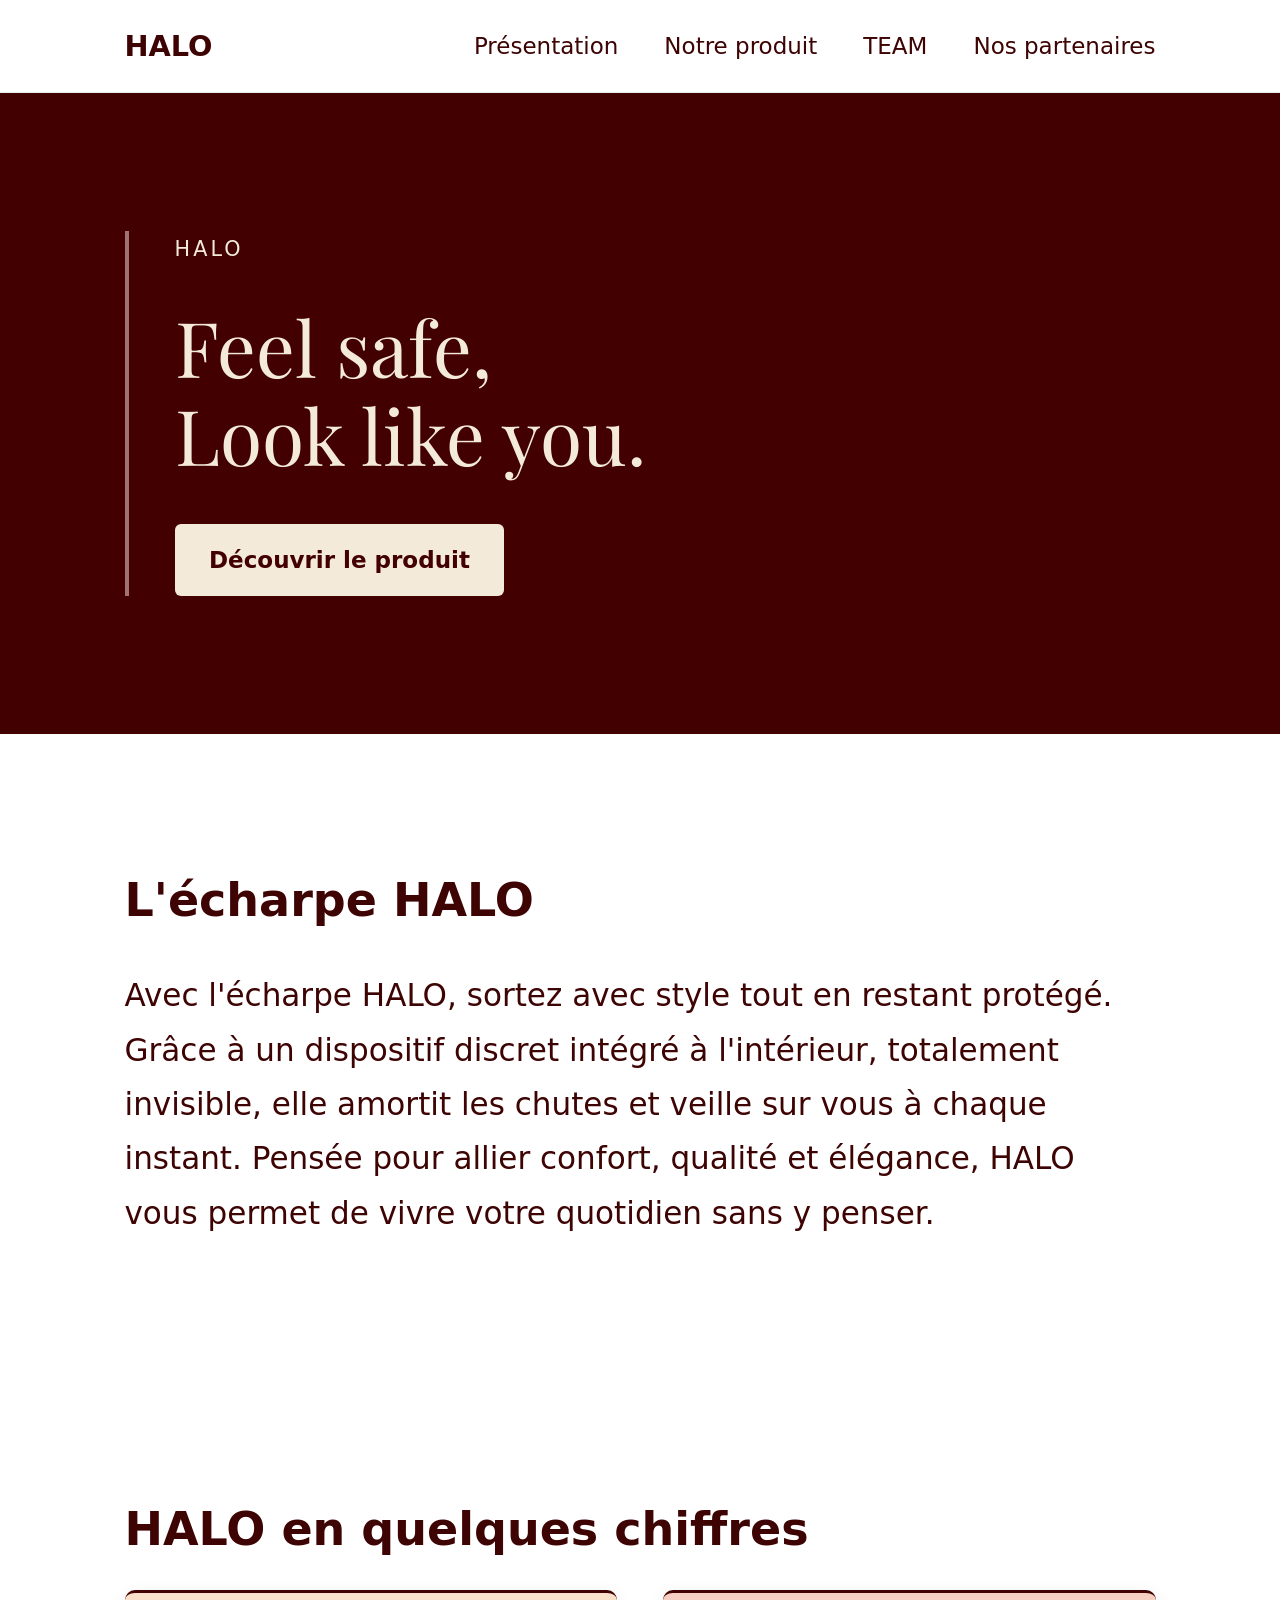
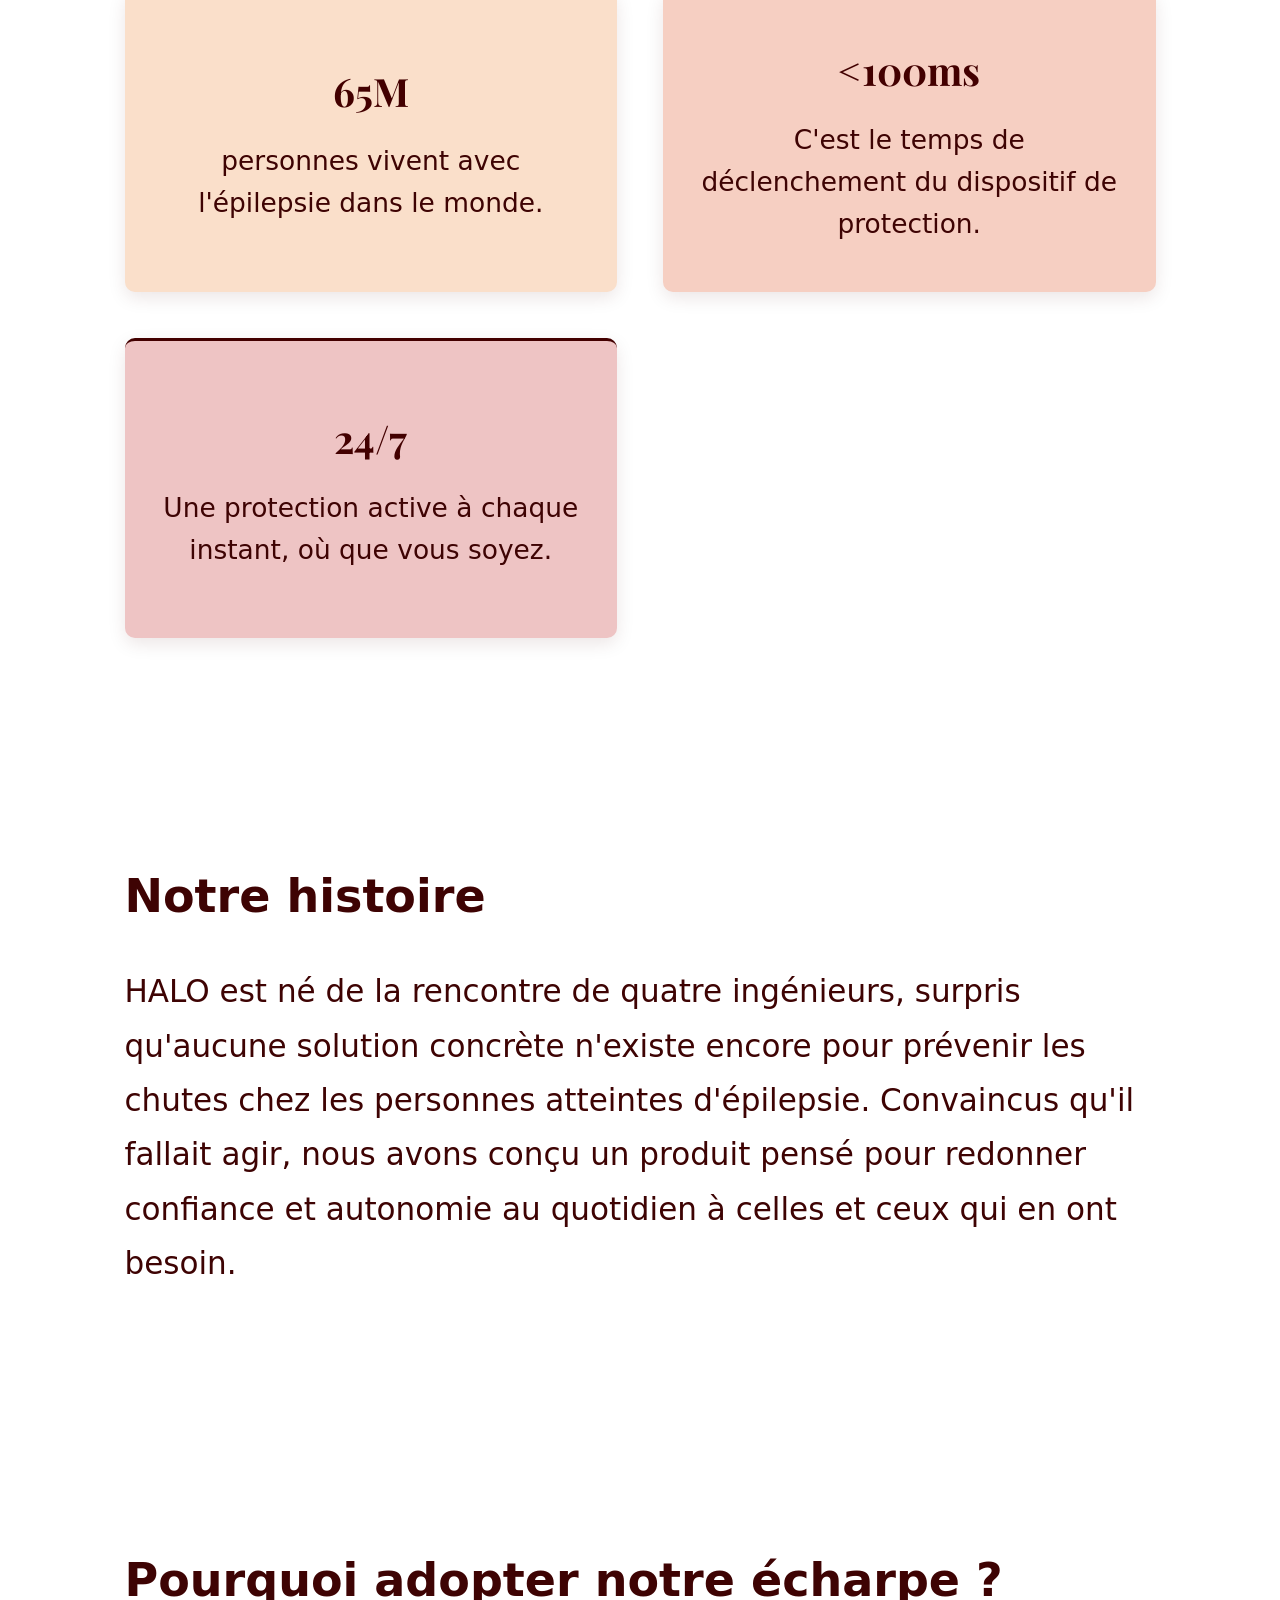
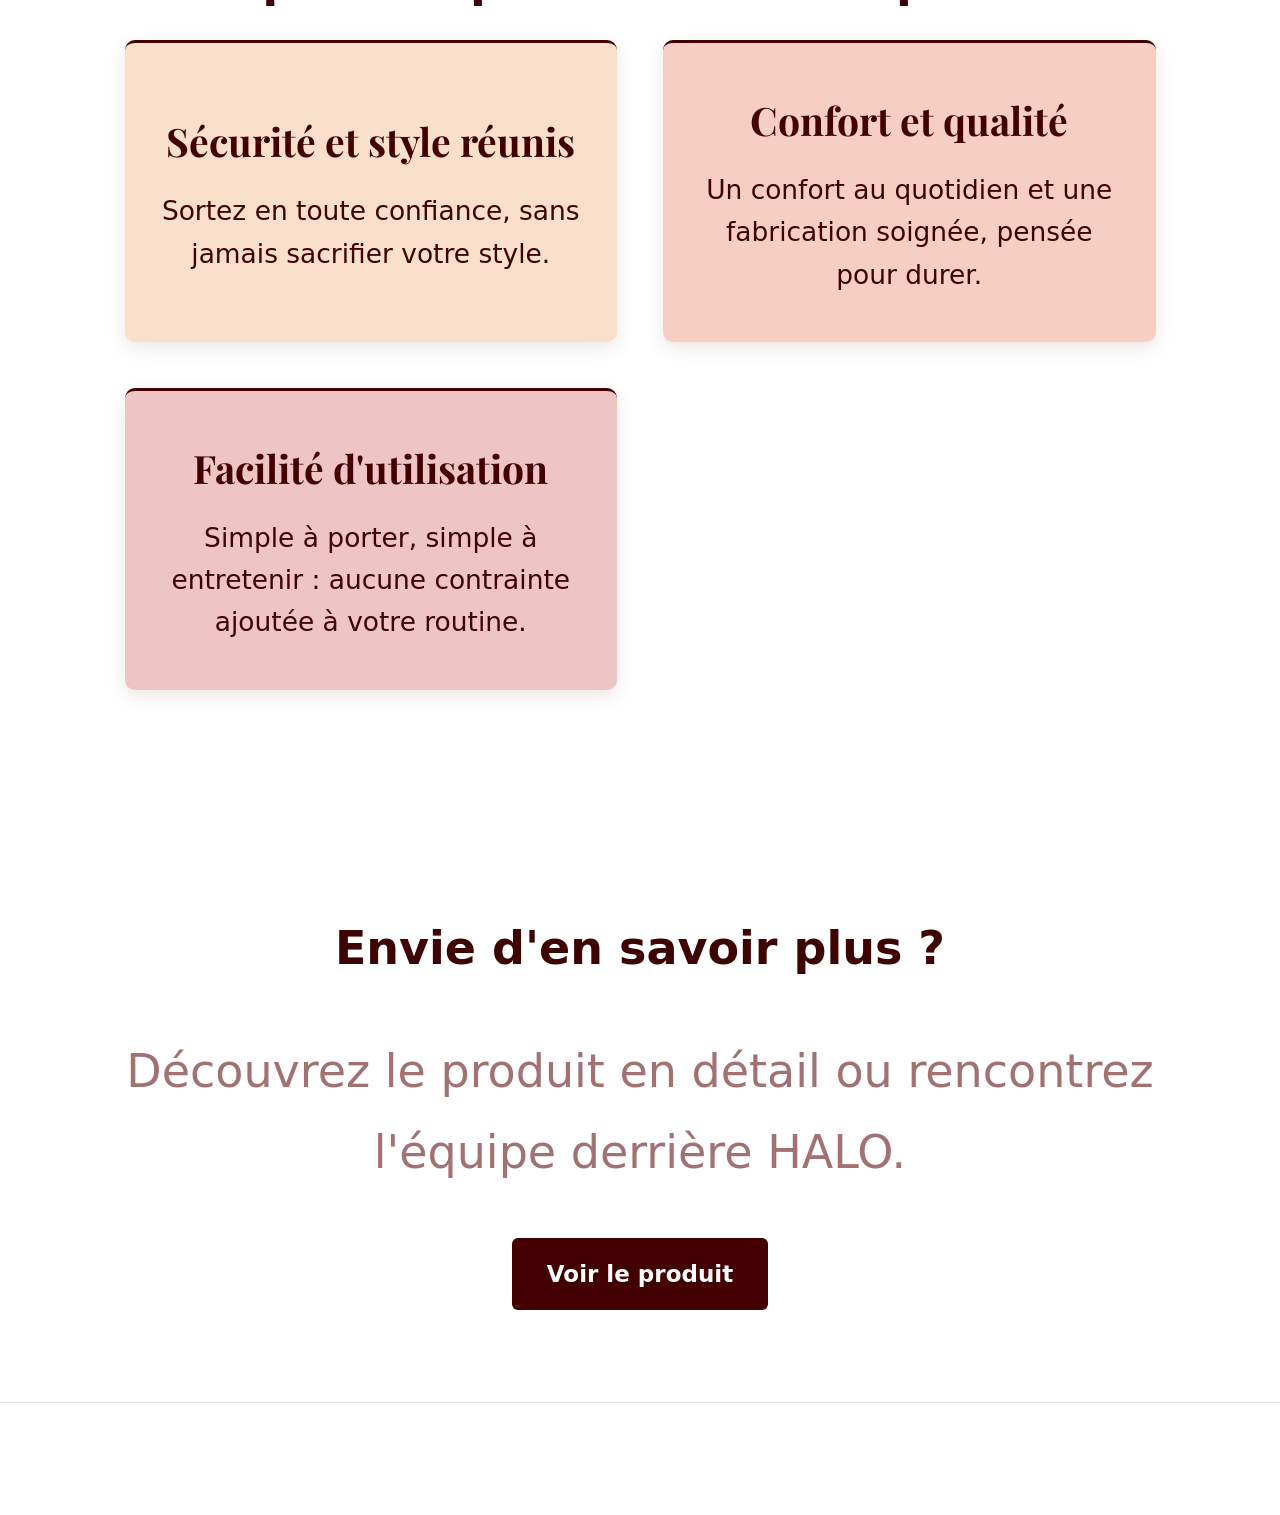
==== index.html @ a38dd755 "Synchro depuis mac" ====
<!DOCTYPE html>
<html lang="fr">
<head>
  <meta charset="UTF-8">
  <meta name="viewport" content="width=device-width, initial-scale=1.0">
  <title>HALO</title>
  <link rel="stylesheet" href="css/style.css?v=28">
  <link rel="preconnect" href="https://fonts.googleapis.com">
  <link rel="preconnect" href="https://fonts.gstatic.com" crossorigin>
  <link href="https://fonts.googleapis.com/css2?family=Playfair+Display:wght@400;600&display=swap" rel="stylesheet">
</head>
<body>

  <header class="site-header">
    <div class="container">
      <div class="logo">HALO</div>
      <nav>
        <ul class="nav-links">
          <li><a href="index.html">Présentation</a></li>
          <li><a href="produit.html">Notre produit</a></li>
          <li><a href="equipe.html">TEAM</a></li>
          <li><a href="partenaires.html">Nos partenaires</a></li>
        </ul>
      </nav>
    </div>
  </header>

  <main>

    <!-- Hero / accroche principale -->
    <section class="hero hero-dark">
      <div class="container hero-dark-inner">
        <div class="hero-bar"></div>
        <div>
          <p class="hero-eyebrow">HALO</p>
          <h1 class="hero-slogan">Feel safe,<br>Look like you.</h1>
          <a href="produit.html" class="btn">Découvrir le produit</a>
        </div>
      </div>
    </section>

    <!-- Section : présentation générale -->
    <section class="section">
      <div class="container">
        <h2 class="section-title">L'écharpe HALO</h2>
        <p>Avec l'écharpe HALO, sortez avec style tout en restant protégé. Grâce à un dispositif discret
          intégré à l'intérieur, totalement invisible, elle amortit les chutes et veille sur vous à chaque instant.
          Pensée pour allier confort, qualité et élégance, HALO vous permet de vivre votre quotidien sans y penser.
        </p>
      </div>
    </section>

    <!-- Section : chiffres clés -->
    <section class="section">
      <div class="container">
        <h2 class="section-title">HALO en quelques chiffres</h2>
        <div class="grid">
          <div class="card">
            <h3>65M</h3>
            <p>personnes vivent avec l'épilepsie dans le monde.</p>
          </div>
          <div class="card">
            <h3>&lt;100ms</h3>
            <p>C'est le temps de déclenchement du dispositif de protection.</p>
          </div>
          <div class="card">
            <h3>24/7</h3>
            <p>Une protection active à chaque instant, où que vous soyez.</p>
          </div>
        </div>
      </div>
    </section>

    <section class="section">
      <div class="container">
        <h2 class="section-title">Notre histoire</h2>
        <p>HALO est né de la rencontre de quatre ingénieurs, surpris qu'aucune solution concrète n'existe
          encore pour prévenir les chutes chez les personnes atteintes d'épilepsie. Convaincus qu'il fallait agir,
          nous avons conçu un produit pensé pour redonner confiance et autonomie au quotidien à celles et ceux
          qui en ont besoin.
        </p>
      </div>
    </section>


    <!-- Section : points forts / arguments -->
    <section class="section">
      <div class="container">
        <h2 class="section-title">Pourquoi adopter notre écharpe ?</h2>
        <div class="grid">
          <div class="card">
            <h3>Sécurité et style réunis</h3>
            <p>Sortez en toute confiance, sans jamais sacrifier votre style.</p>
          </div>
          <div class="card">
            <h3>Confort et qualité</h3>
            <p>Un confort au quotidien et une fabrication soignée, pensée pour durer.</p>
          </div>
          <div class="card">
            <h3>Facilité d'utilisation</h3>
            <p>Simple à porter, simple à entretenir : aucune contrainte ajoutée à votre routine.</p>
          </div>
        </div>
      </div>
    </section>

    <!-- Section : CTA final -->
    <section class="section">
      <div class="container" style="text-align:center;">
        <h2 class="section-title">Envie d'en savoir plus ?</h2>
        <p class="section-subtitle">Découvrez le produit en détail ou rencontrez l'équipe derrière HALO.</p>
        <a href="produit.html" class="btn">Voir le produit</a>
      </div>
    </section>

  </main>

  <footer class="site-footer">
    <div class="container">
      <p></p>
    </div>
  </footer>

  
</body>
</html>
---- css/style.css ----
/* ==========================================================================
   Variables globales
   ========================================================================== */
:root {
  --color-bg: #ffffff;
  --color-text: #3e0303;
  --color-primary: #430000;
  --color-muted: #a27171;
  --color-border: #e5ebeb;
  --color-cream: #f3ead9;

  --font-main: system-ui, -apple-system, "Segoe UI", sans-serif;
  --font-serif: "Playfair Display", Georgia, "Times New Roman", serif;

  --max-width: 1100px;
  --spacing: 1.5rem;
  --product-col: calc((1100px - 2 * 1.5rem - 2.5rem) / 2);
}

/* ==========================================================================
   Reset de base
   ========================================================================== */
*, *::before, *::after {
  box-sizing: border-box;
}

html {
  font-size:23px;
}

body {
  margin: 0;
  font-family: var(--font-main);
  color: var(--color-text);
  background: var(--color-bg);
  line-height: 1.6;
}

main p {
  font-size: 1.35rem;
  line-height: 1.75;
}

img {
  max-width: 100%;
  display: block;
}

a {
  color: inherit;
  text-decoration: none;
}

.container {
  max-width: var(--max-width);
  margin: 0 auto;
  padding: 0 var(--spacing);
}

/* ==========================================================================
   Header / Navigation
   ========================================================================== */
.site-header {
  border-bottom: 1px solid var(--color-border);
}

.site-header .container {
  display: flex;
  align-items: center;
  justify-content: space-between;
  padding-top: 1rem;
  padding-bottom: 1rem;
}

.logo {
  font-weight: 700;
  font-size: 1.25rem;
}

.nav-links {
  display: flex;
  gap: 2rem;
  list-style: none;
  margin: 0;
  padding: 0;
}

.nav-links a.active {
  color: var(--color-primary);
  font-weight: 600;
}

/* ==========================================================================
   Sections génériques (réutilisables sur toutes les pages)
   ========================================================================== */
.section {
  padding: 4rem 0;
}

.section-title {
  font-size: 2rem;
  margin-bottom: 1rem;
}

.section-subtitle {
  color: var(--color-muted);
  font-size: 2rem;
  margin-bottom: 2rem;
}

.hero {
  padding: 6rem 0;
  text-align: center;
}

.grid {
  display: grid;
  gap: 2rem;
  grid-template-columns: repeat(2, 1fr);
}

@media (max-width: 500px) {
  .grid {
    grid-template-columns: 1fr;
  }
}

.card {
  display: flex;
  flex-direction: column;
  justify-content: center;
  min-height: 300px;
  text-align: center;
  border: none;
  border-top: 3px solid var(--color-primary);
  border-radius: 10px;
  padding: 2rem 1.5rem;
  background: var(--color-cream);
  box-shadow: 0 6px 18px rgba(67, 0, 0, 0.1);
  transition: transform 0.2s ease, box-shadow 0.2s ease;
}

.card:hover {
  transform: translateY(-4px);
  box-shadow: 0 12px 26px rgba(67, 0, 0, 0.16);
}

.grid .card:nth-child(4n+1) { background: #fadfca; }
.grid .card:nth-child(4n+2) { background: #f6cfc2; }
.grid .card:nth-child(4n+3) { background: #eec4c4; }
.grid .card:nth-child(4n+4) { background: #d9a9a9; }

.card h3 {
  font-family: var(--font-serif);
  color: var(--color-primary);
  margin: 0 0 0.75rem;
  font-size: 1.7rem;
  overflow-wrap: break-word;
}

.card p {
  margin: 0;
  color: var(--color-text);
  font-size: 1.15rem;
  line-height: 1.6;
}

.btn {
  display: inline-block;
  padding: 0.75rem 1.5rem;
  border-radius: 6px;
  background: var(--color-primary);
  color: #fff;
  font-weight: 600;
}

/* ==========================================================================
   Hero variante sombre (page d'accueil)
   ========================================================================== */
.hero-dark {
  background: var(--color-primary);
  color: var(--color-cream);
  text-align: left;
}

.hero-dark-inner {
  display: flex;
  align-items: flex-start;
  gap: 2rem;
}

.hero-bar {
  width: 4px;
  align-self: stretch;
  background: var(--color-muted);
  flex-shrink: 0;
}

.hero-eyebrow {
  letter-spacing: 0.15em;
  text-transform: uppercase;
  font-size: 0.9rem;
  margin: 0 0 1.5rem;
}

.hero-slogan {
  font-family: var(--font-serif);
  font-weight: 400;
  font-size: clamp(2.5rem, 6vw, 4.5rem);
  line-height: 1.15;
  margin: 0 0 2rem;
}

.hero-dark .btn {
  background: var(--color-cream);
  color: var(--color-primary);
}

/* ==========================================================================
   Cartes équipe
   ========================================================================== */
.team-grid {
  grid-template-columns: repeat(2, 1fr);
}

@media (max-width: 500px) {
  .team-grid {
    grid-template-columns: 1fr;
  }
}

.team-card {
  display: flex;
  flex-direction: column;
  justify-content: center;
  min-height: 300px;
  text-align: center;
  border: none;
  border-top: 3px solid var(--color-primary);
  border-radius: 10px;
  padding: 2rem 1.5rem;
  background: var(--color-cream);
  box-shadow: 0 6px 18px rgba(67, 0, 0, 0.1);
  transition: transform 0.2s ease, box-shadow 0.2s ease;
}

.team-card:hover {
  transform: translateY(-4px);
  box-shadow: 0 10px 22px rgba(67, 0, 0, 0.14);
}

.team-card h3 {
  font-family: var(--font-serif);
  color: var(--color-primary);
  margin: 0 0 0.75rem;
  font-size: 1.4rem;
}

.team-card p {
  margin: 0;
  color: var(--color-text);
  font-size: 1.1rem;
  line-height: 1.6;
}

.team-card-1 { background: #fadfca; }
.team-card-2 { background: #f6cfc2; }
.team-card-3 { background: #eec4c4; }
.team-card-4 { background: #d9a9a9; }

.team-photo {
  width: 100%;
  aspect-ratio: 16 / 10;
  object-fit: cover;
}

.callout-wrap {
  display: flex;
  justify-content: center;
}

.callout {
  width: 1020px;
  height: 500px;
  max-width: 100%;
  display: flex;
  flex-direction: column;
  justify-content: center;
  text-align: center;
  background: #c3d0d6;
  border-radius: 8px;
  padding: 2rem 1.5rem;
  overflow: hidden;
}

.callout .section-title {
  font-size: 1.8rem;
}

.callout p {
  font-size: 1.2rem;
  line-height: 1.6;
  margin: 0;
}

/* ==========================================================================
   Intro produit (photo + texte)
   ========================================================================== */
.product-intro {
  display: flex;
  align-items: center;
  gap: 2.5rem;
  flex-wrap: wrap;
}

.product-intro > * {
  flex: 1 1 320px;
}

.product-intro p {
  font-size: 1.35rem;
  line-height: 1.7;
}

.product-photo {
  width: 100%;
  aspect-ratio: 4 / 3;
  object-fit: cover;
  border-radius: 14px;
}

.product-gallery {
  display: grid;
  gap: 1.5rem;
  grid-template-columns: repeat(auto-fit, minmax(240px, 1fr));
}

.product-gallery img {
  width: 100%;
  aspect-ratio: 4 / 3;
  object-fit: cover;
  border-radius: 14px;
}

/* ==========================================================================
   Footer
   ========================================================================== */
.site-footer {
  border-top: 1px solid var(--color-border);
  padding: 2rem 0;
  color: var(--color-muted);
  font-size: 0.9rem;
}
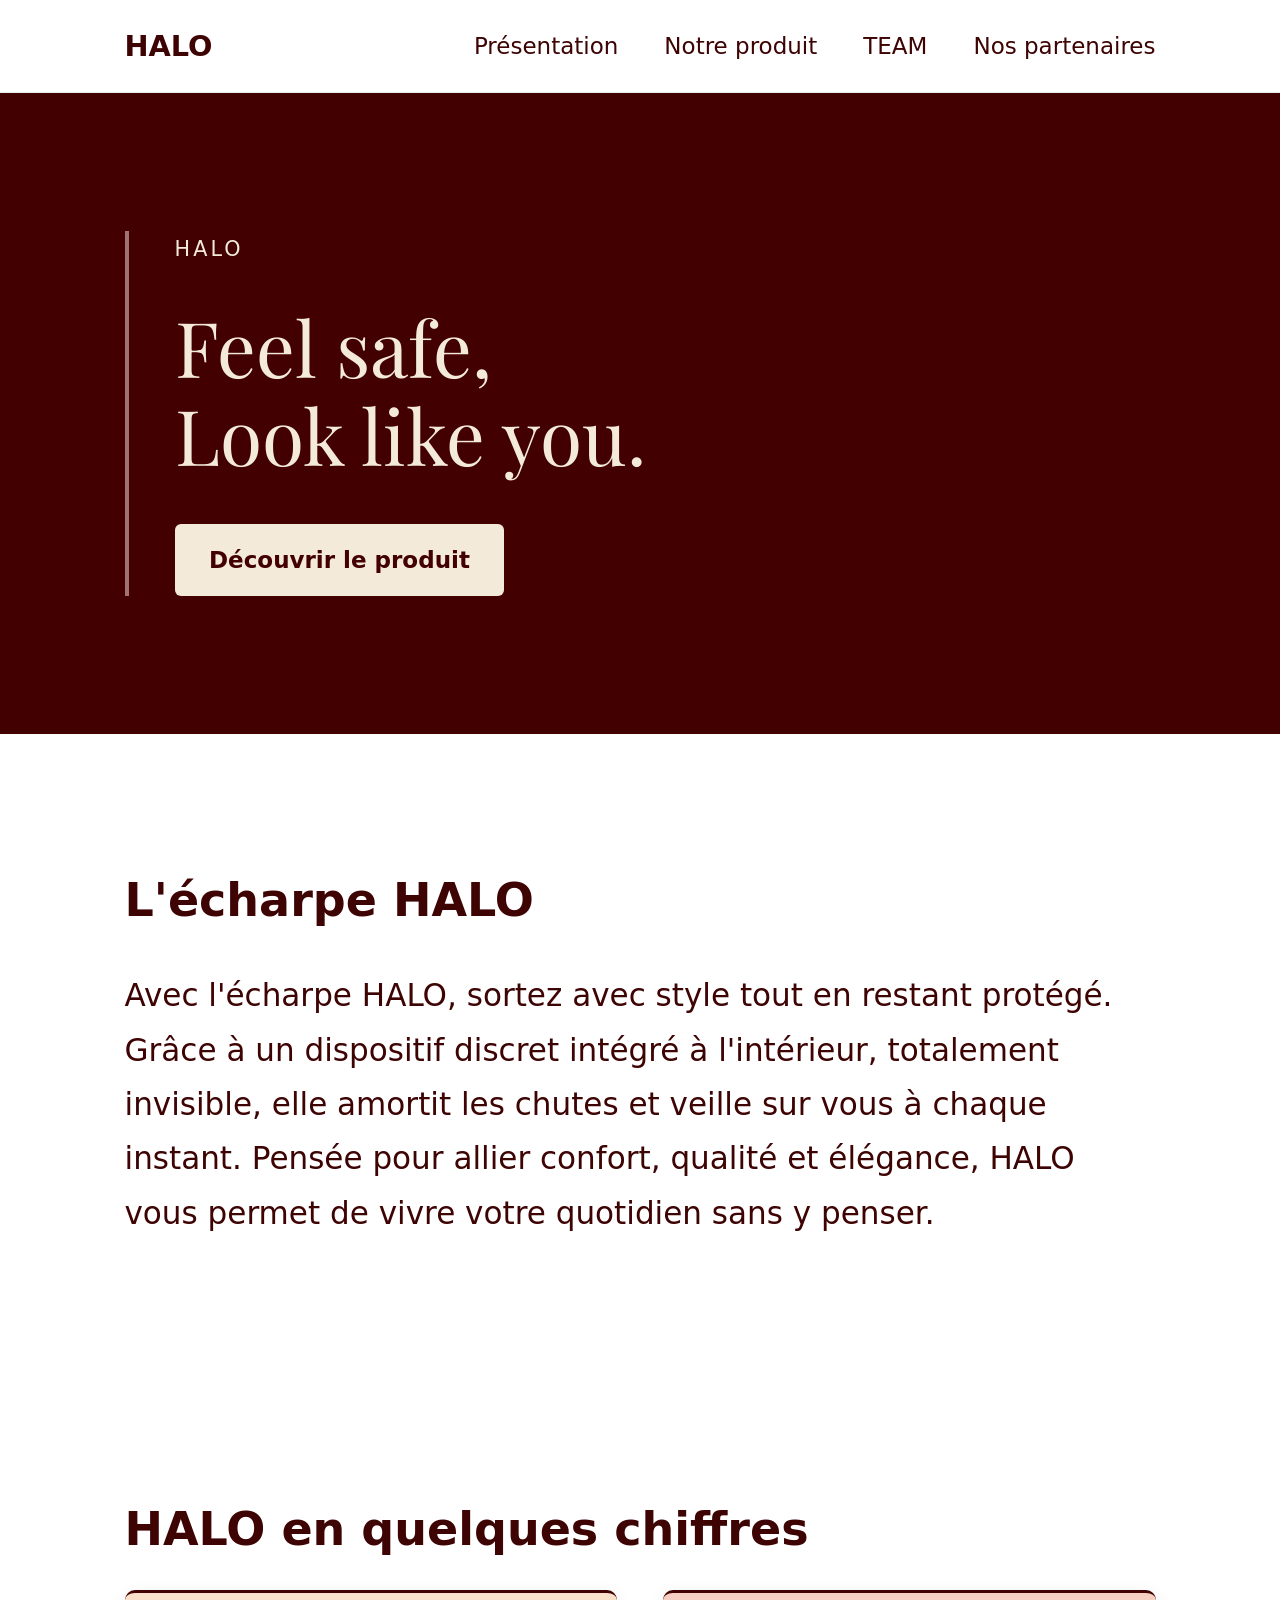
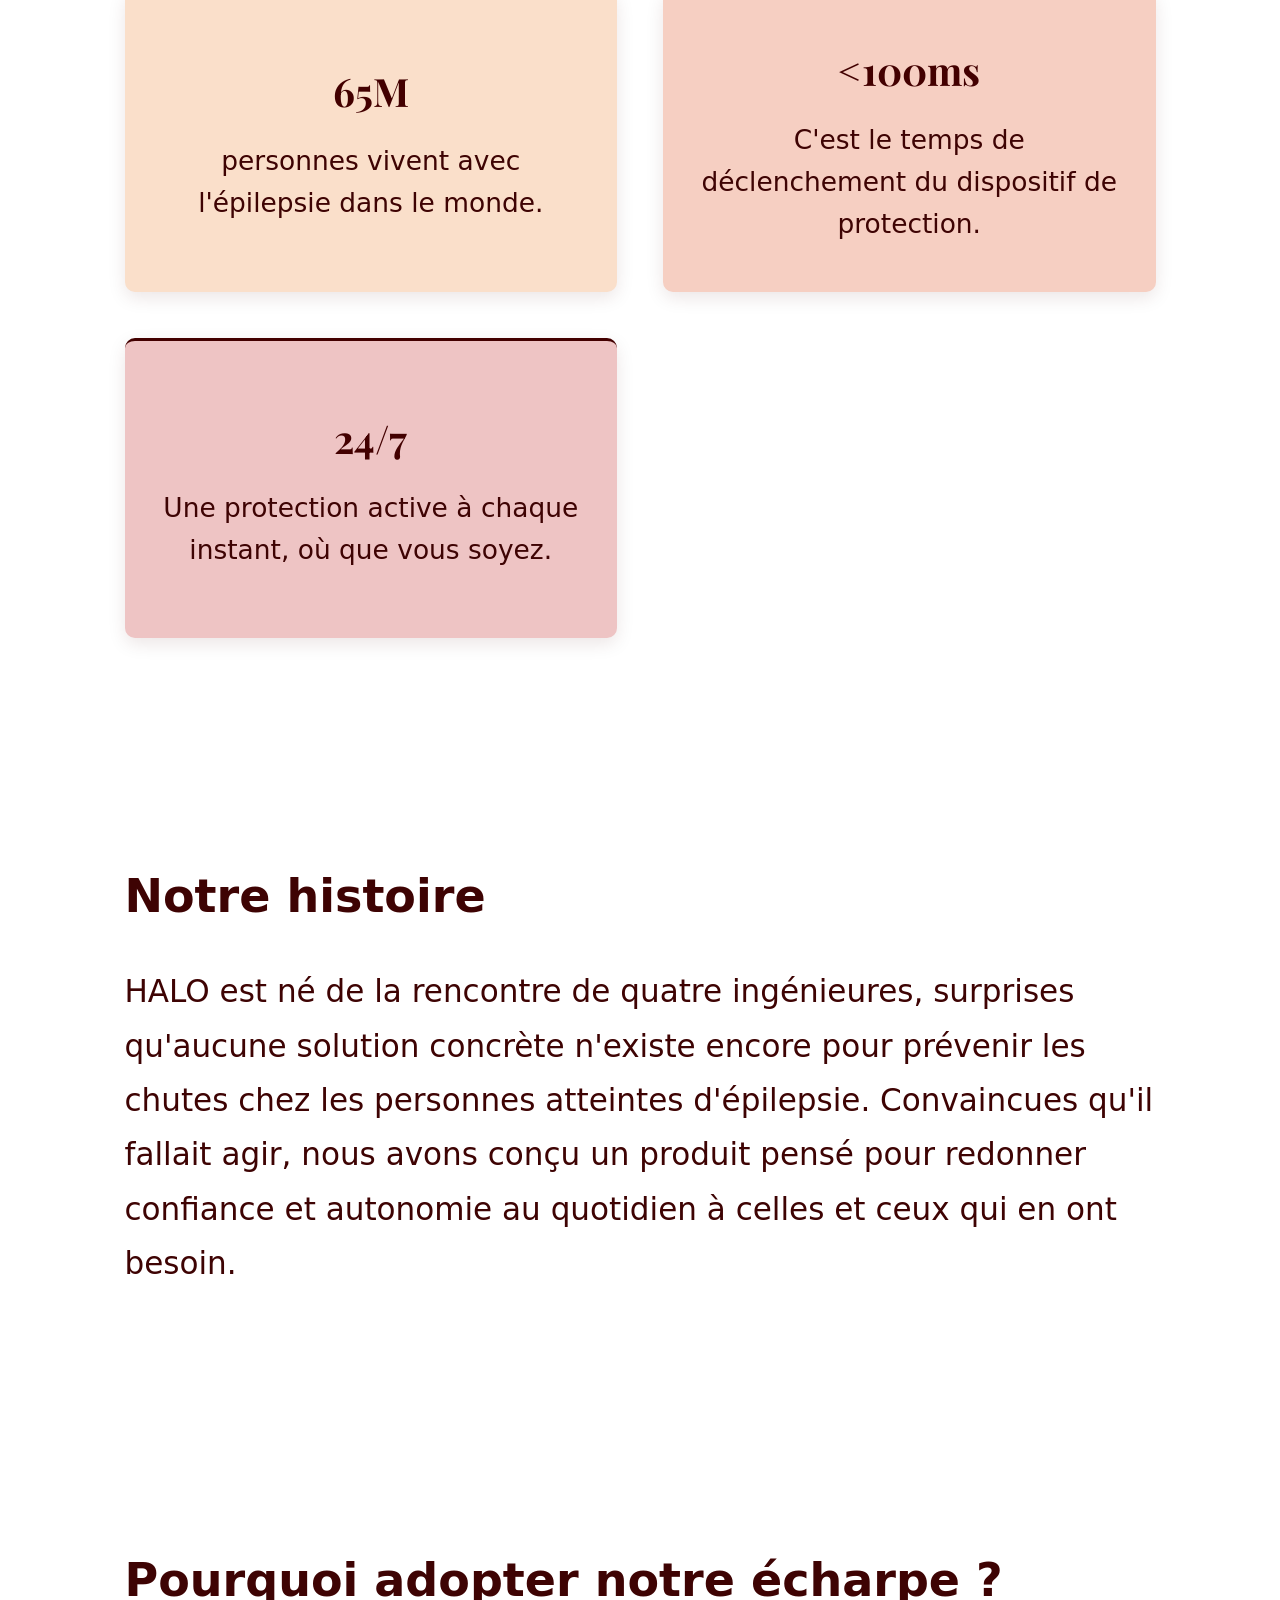
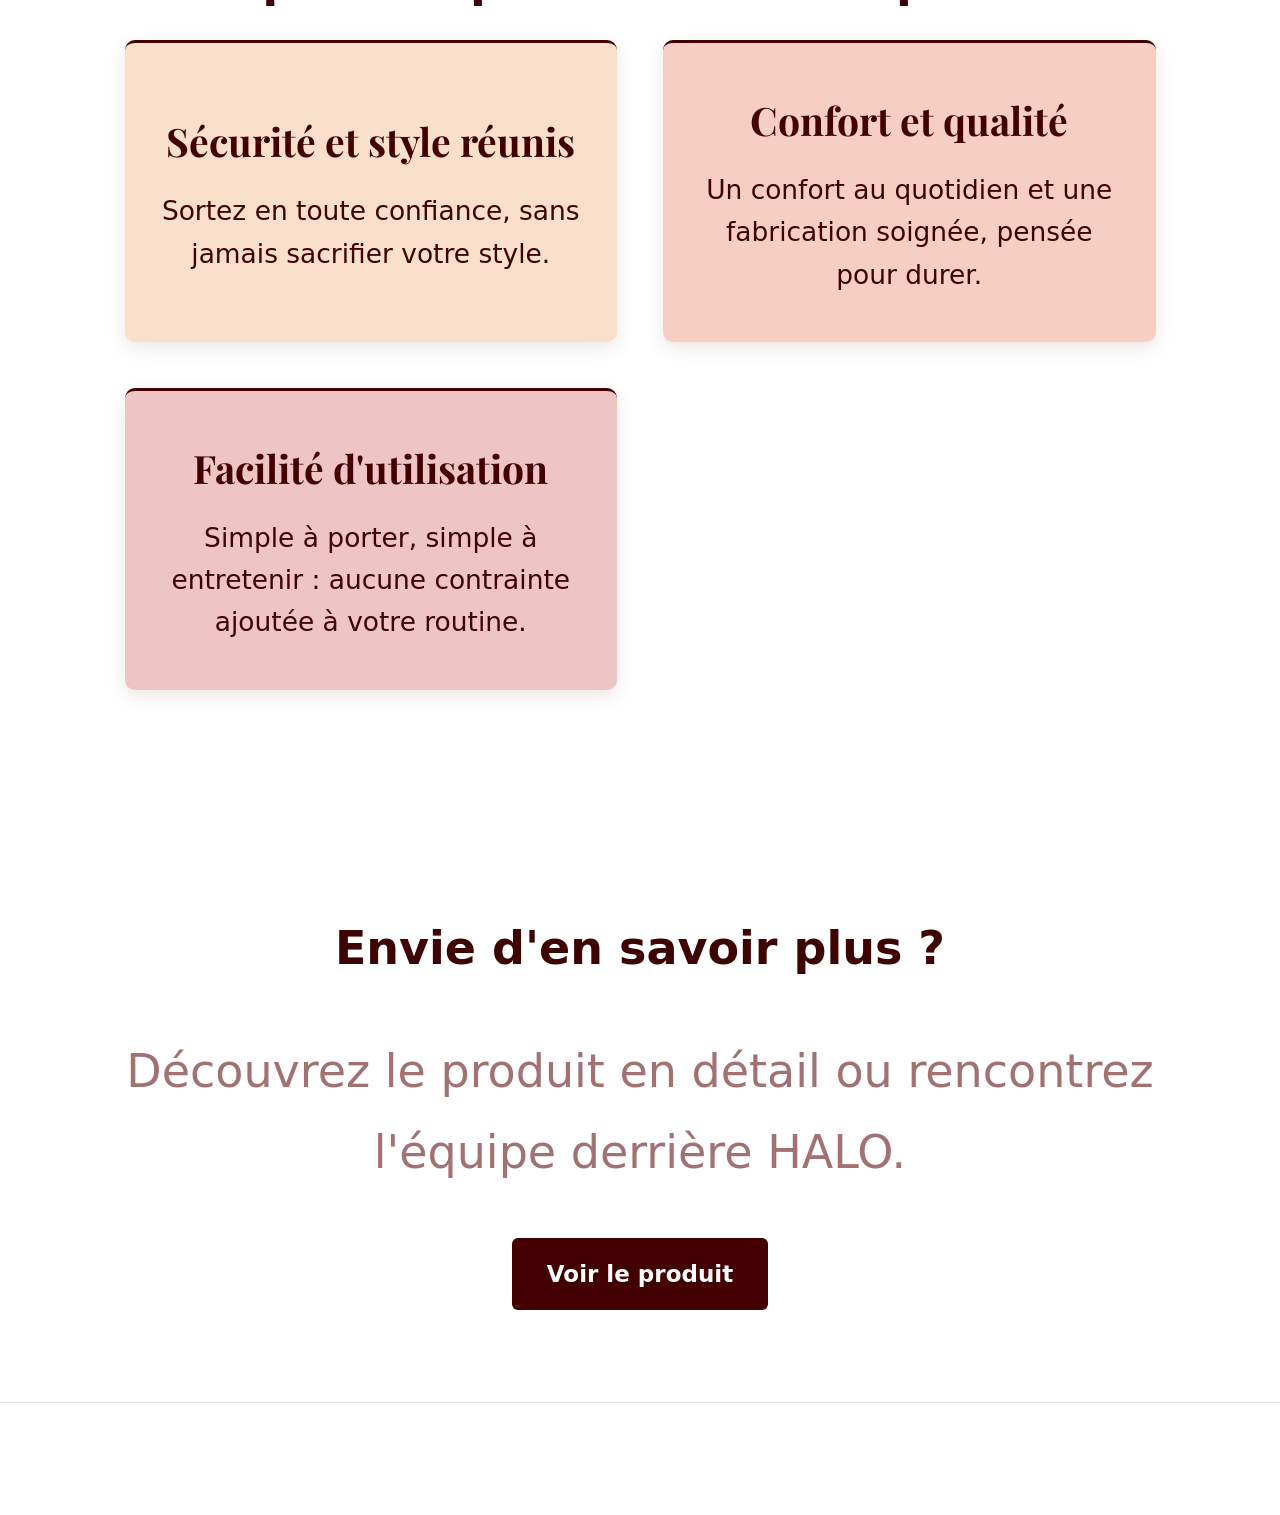
==== commit a9662f6b: "Correct gender agreement in product story section" ====
--- a/index.html
+++ b/index.html
@@ -3,8 +3,15 @@
 <head>
   <meta charset="UTF-8">
   <meta name="viewport" content="width=device-width, initial-scale=1.0">
-  <title>HALO</title>
-  <link rel="stylesheet" href="css/style.css?v=28">
+  <title>HALO Protect – L'écharpe connectée qui protège en cas de chute</title>
+  <meta name="description" content="HALO Protect conçoit une écharpe connectée et discrète qui détecte les chutes liées à l'épilepsie en moins de 100ms et veille sur vous 24/7, sans compromis sur le style.">
+  <link rel="canonical" href="https://www.halo-protect.be/">
+  <meta property="og:title" content="HALO Protect – L'écharpe connectée qui protège en cas de chute">
+  <meta property="og:description" content="Une écharpe discrète qui détecte les chutes et veille sur vous à chaque instant.">
+  <meta property="og:url" content="https://www.halo-protect.be/">
+  <meta property="og:type" content="website">
+  <meta property="og:locale" content="fr_BE">
+  <link rel="stylesheet" href="css/style.css?v=32">
   <link rel="preconnect" href="https://fonts.googleapis.com">
   <link rel="preconnect" href="https://fonts.gstatic.com" crossorigin>
   <link href="https://fonts.googleapis.com/css2?family=Playfair+Display:wght@400;600&display=swap" rel="stylesheet">
@@ -74,8 +81,8 @@
     <section class="section">
       <div class="container">
         <h2 class="section-title">Notre histoire</h2>
-        <p>HALO est né de la rencontre de quatre ingénieurs, surpris qu'aucune solution concrète n'existe
-          encore pour prévenir les chutes chez les personnes atteintes d'épilepsie. Convaincus qu'il fallait agir,
+        <p>HALO est né de la rencontre de quatre ingénieures, surprises qu'aucune solution concrète n'existe
+          encore pour prévenir les chutes chez les personnes atteintes d'épilepsie. Convaincues qu'il fallait agir,
           nous avons conçu un produit pensé pour redonner confiance et autonomie au quotidien à celles et ceux
           qui en ont besoin.
         </p>
--- a/css/style.css
+++ b/css/style.css
@@ -165,6 +165,18 @@
   line-height: 1.6;
 }
 
+.card-partner {
+  align-items: center;
+  gap: 0.75rem;
+}
+
+.partner-logo {
+  max-width: 70%;
+  max-height: 90px;
+  object-fit: contain;
+  mix-blend-mode: multiply;
+}
+
 .btn {
   display: inline-block;
   padding: 0.75rem 1.5rem;
@@ -351,3 +363,59 @@
   color: var(--color-muted);
   font-size: 0.9rem;
 }
+
+/* ==========================================================================
+   Mobile
+   ========================================================================== */
+@media (max-width: 640px) {
+  html {
+    font-size: 17px;
+  }
+
+  .site-header .container {
+    flex-direction: column;
+    gap: 0.75rem;
+    text-align: center;
+  }
+
+  .nav-links {
+    flex-direction: column;
+    align-items: center;
+    gap: 0.6rem;
+    width: 100%;
+  }
+
+  .hero {
+    padding: 3rem 0;
+  }
+
+  .section {
+    padding: 2.5rem 0;
+  }
+
+  .hero-dark-inner {
+    flex-direction: column;
+    gap: 1rem;
+  }
+
+  .hero-bar {
+    width: 100%;
+    height: 4px;
+  }
+
+  .card,
+  .team-card {
+    min-height: 0;
+  }
+
+  .callout {
+    width: 100%;
+    height: auto;
+    overflow: visible;
+    padding: 1.5rem 1.25rem;
+  }
+
+  .product-intro {
+    gap: 1.5rem;
+  }
+}
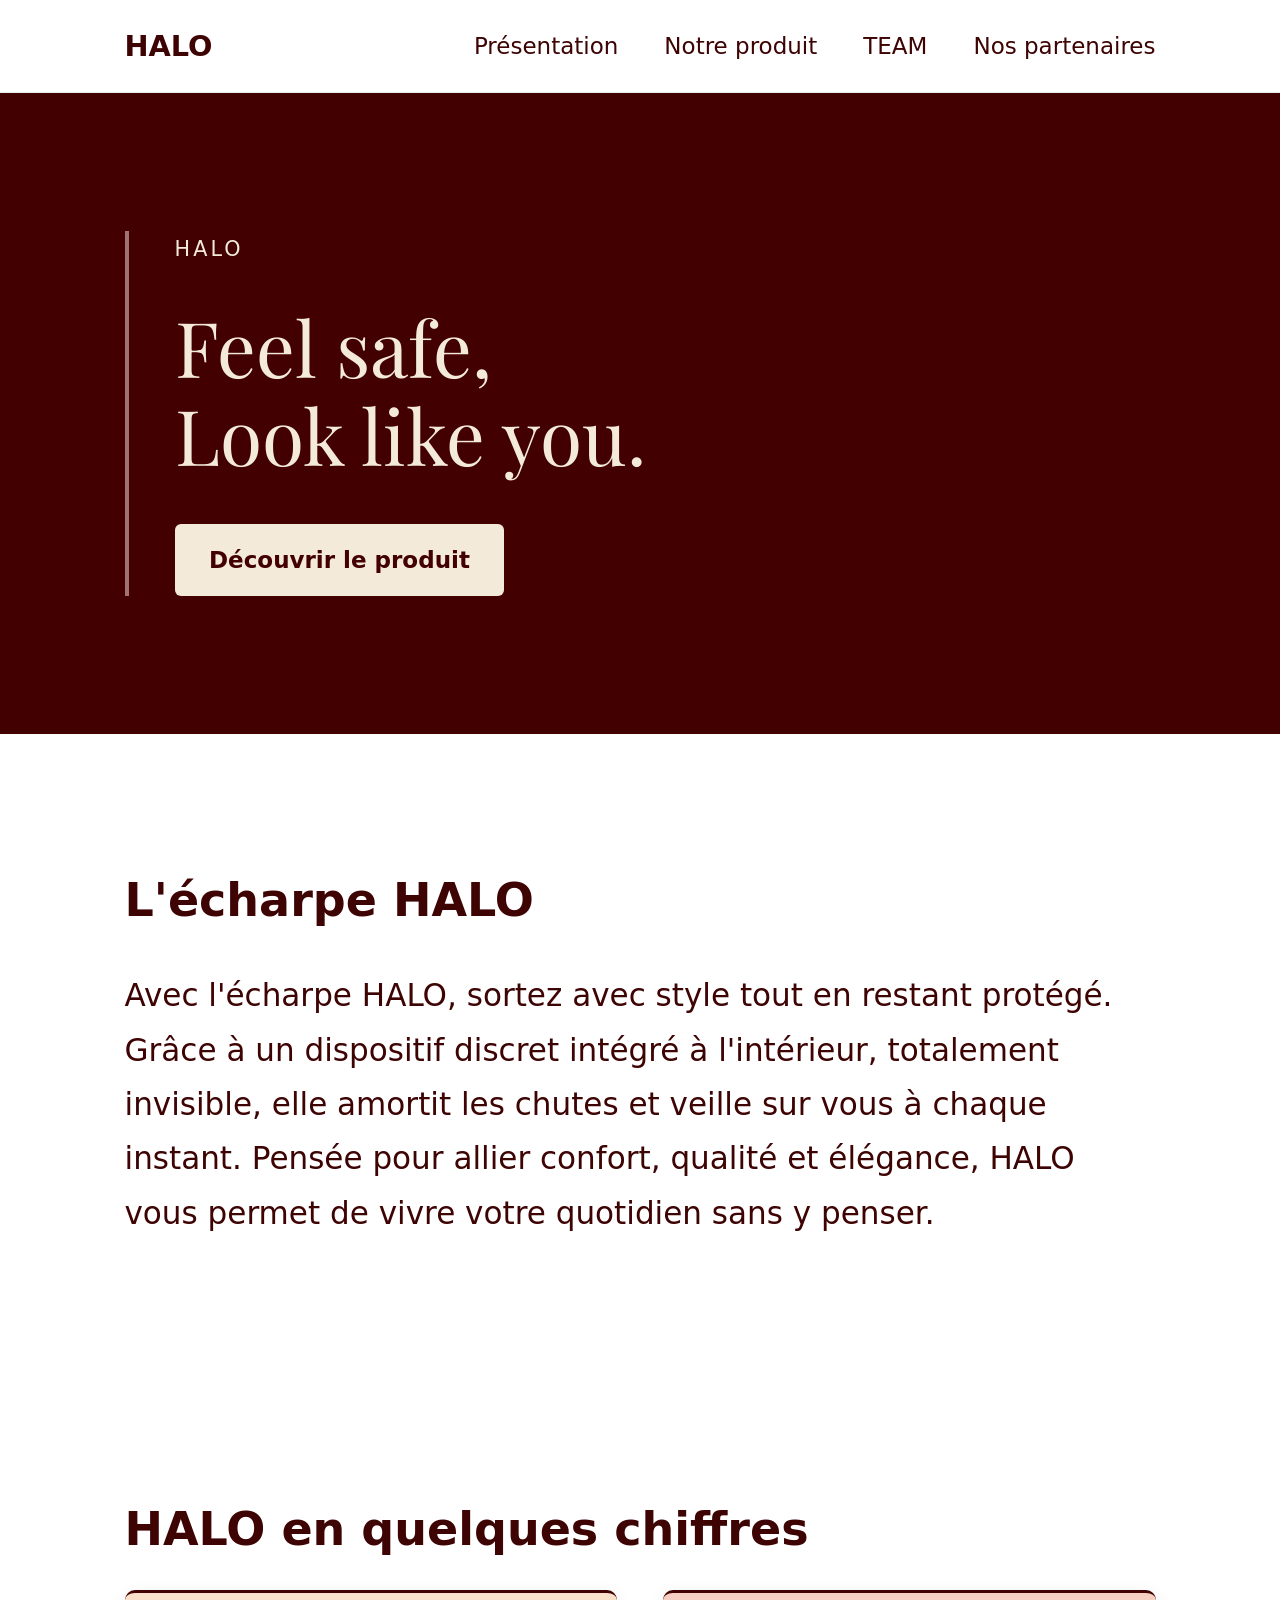
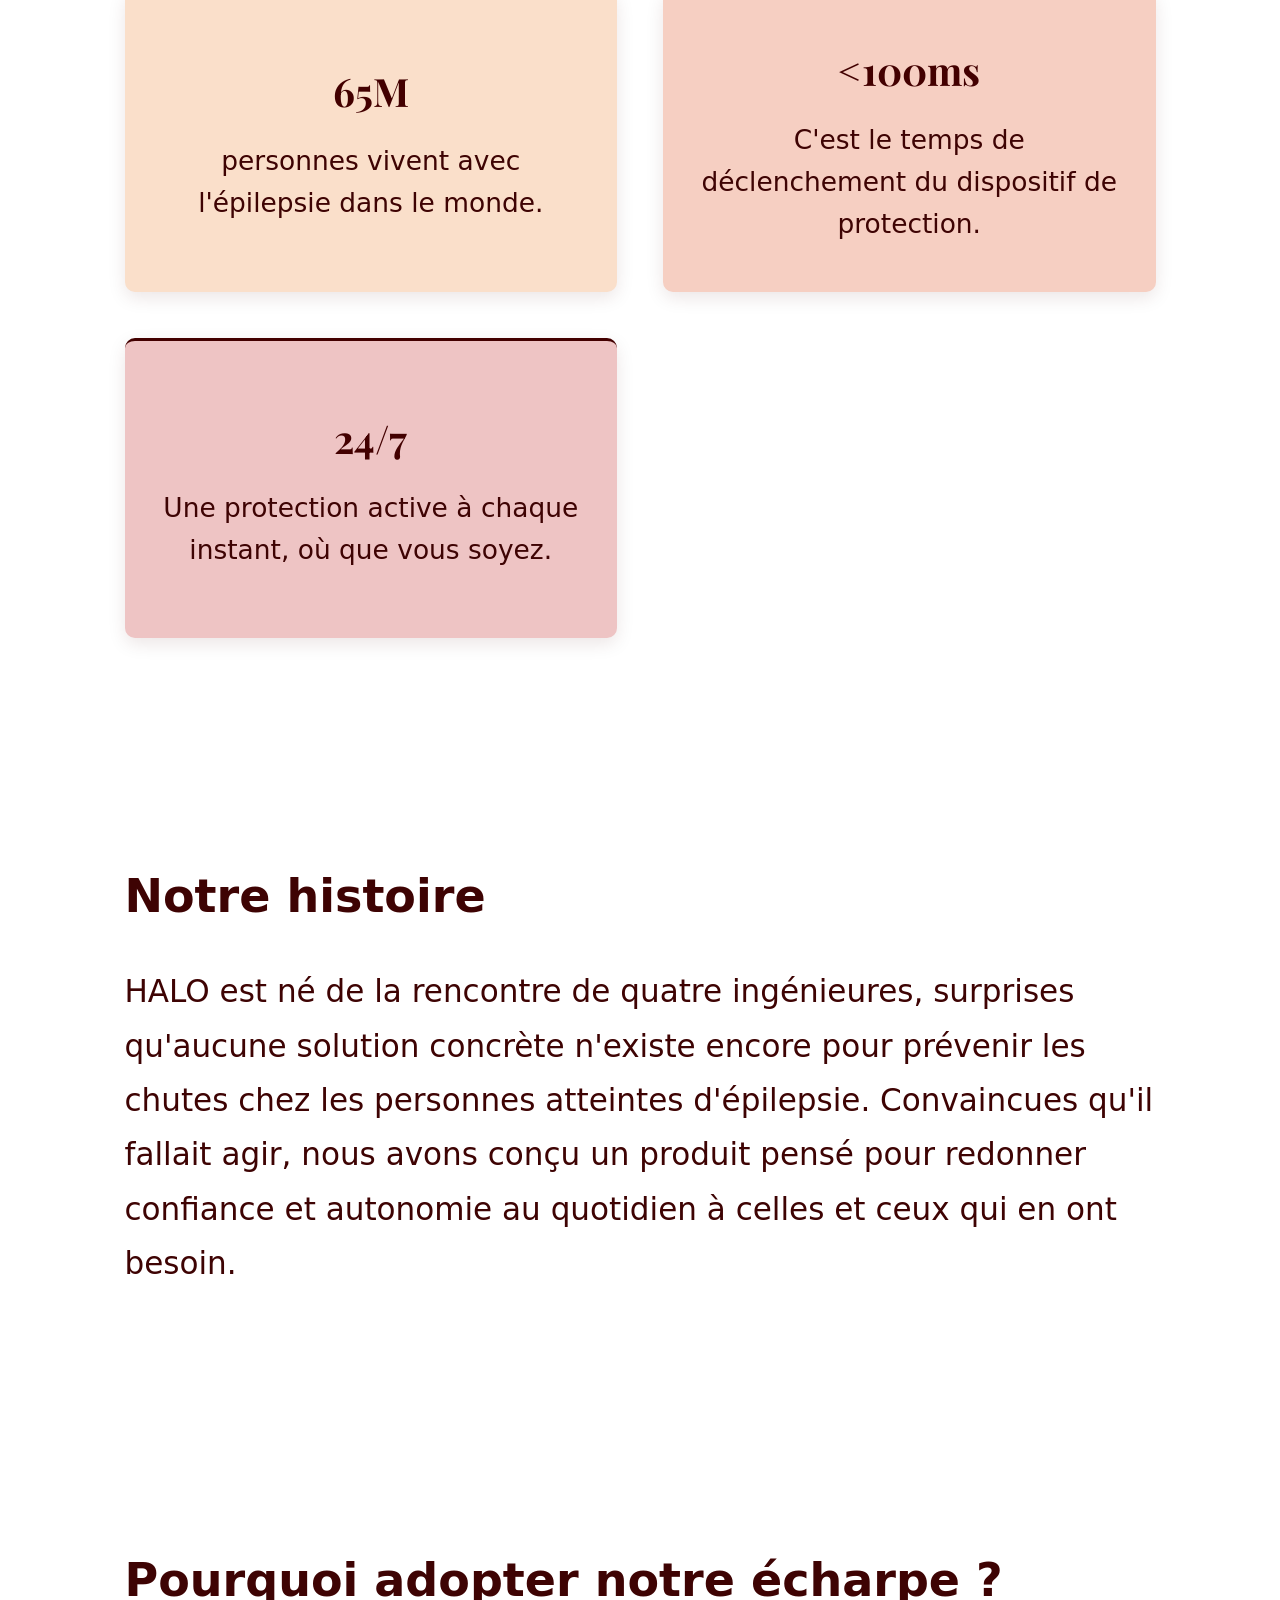
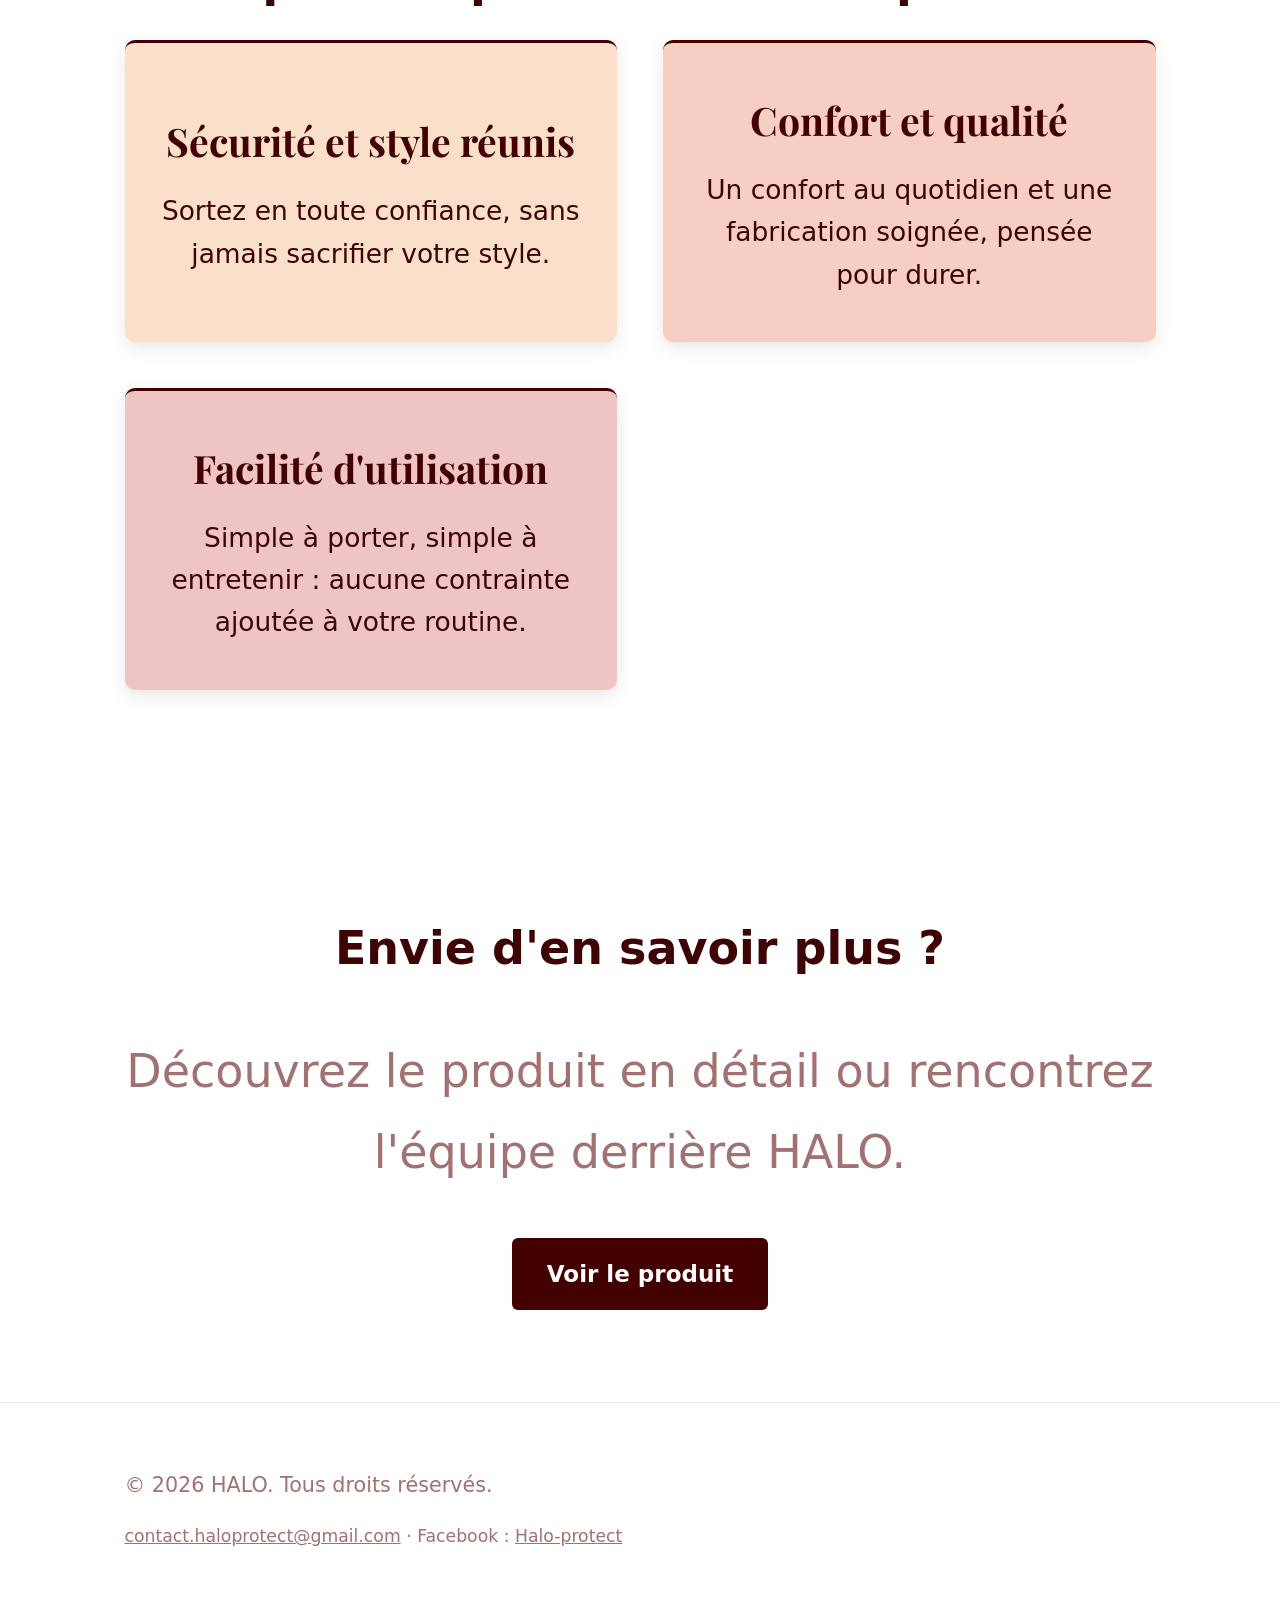
==== commit 71227a33: "Update footer to include contact email and Facebook link across multiple pages" ====
--- a/index.html
+++ b/index.html
@@ -124,7 +124,12 @@
 
   <footer class="site-footer">
     <div class="container">
-      <p></p>
+      <p>&copy; 2026 HALO. Tous droits réservés.</p>
+      <p style="font-size: 0.75rem;">
+        <a href="mailto:contact.haloprotect@gmail.com">contact.haloprotect@gmail.com</a>
+        &middot;
+        Facebook : <a href="https://www.facebook.com/profile.php?id=61594690288564" target="_blank" rel="noopener">Halo-protect</a>
+      </p>
     </div>
   </footer>
 
--- a/css/style.css
+++ b/css/style.css
@@ -419,3 +419,8 @@
     gap: 1.5rem;
   }
 }
+
+.site-footer a {
+  color: inherit;
+  text-decoration: underline;
+}
